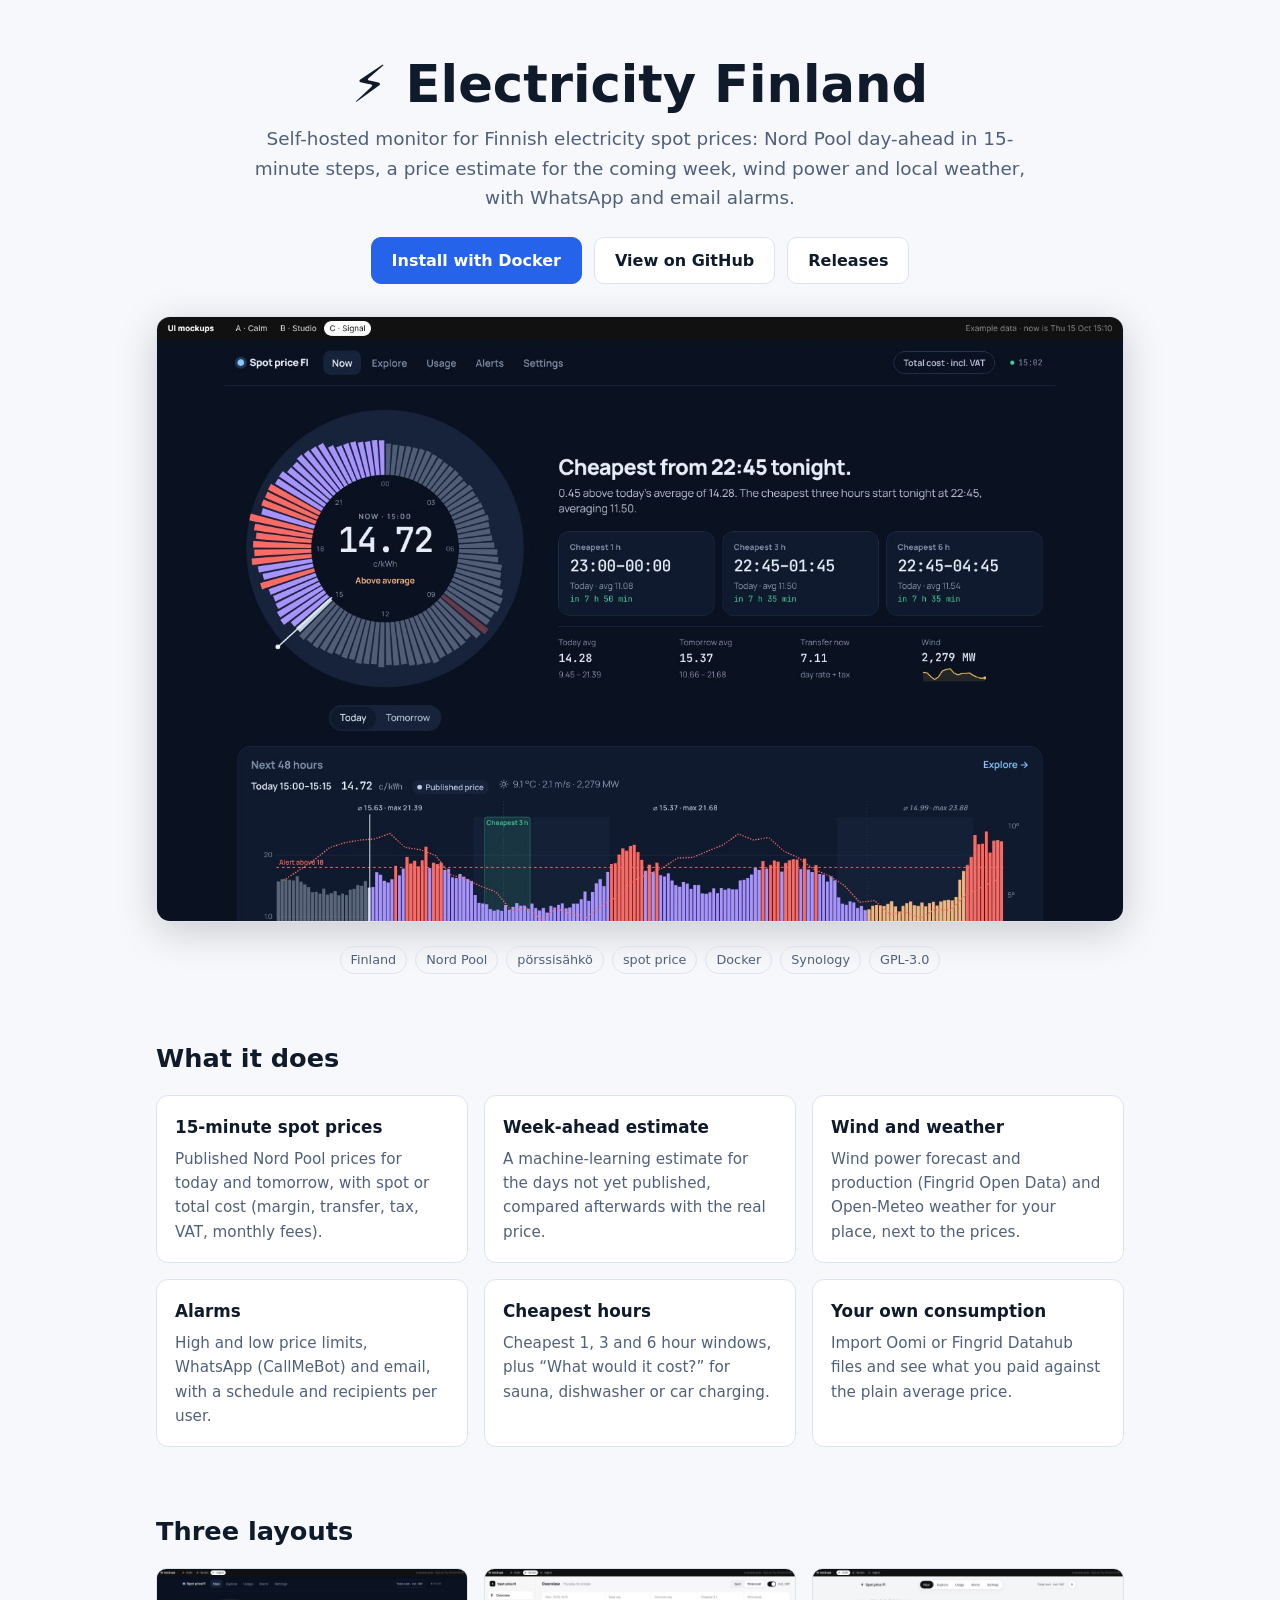
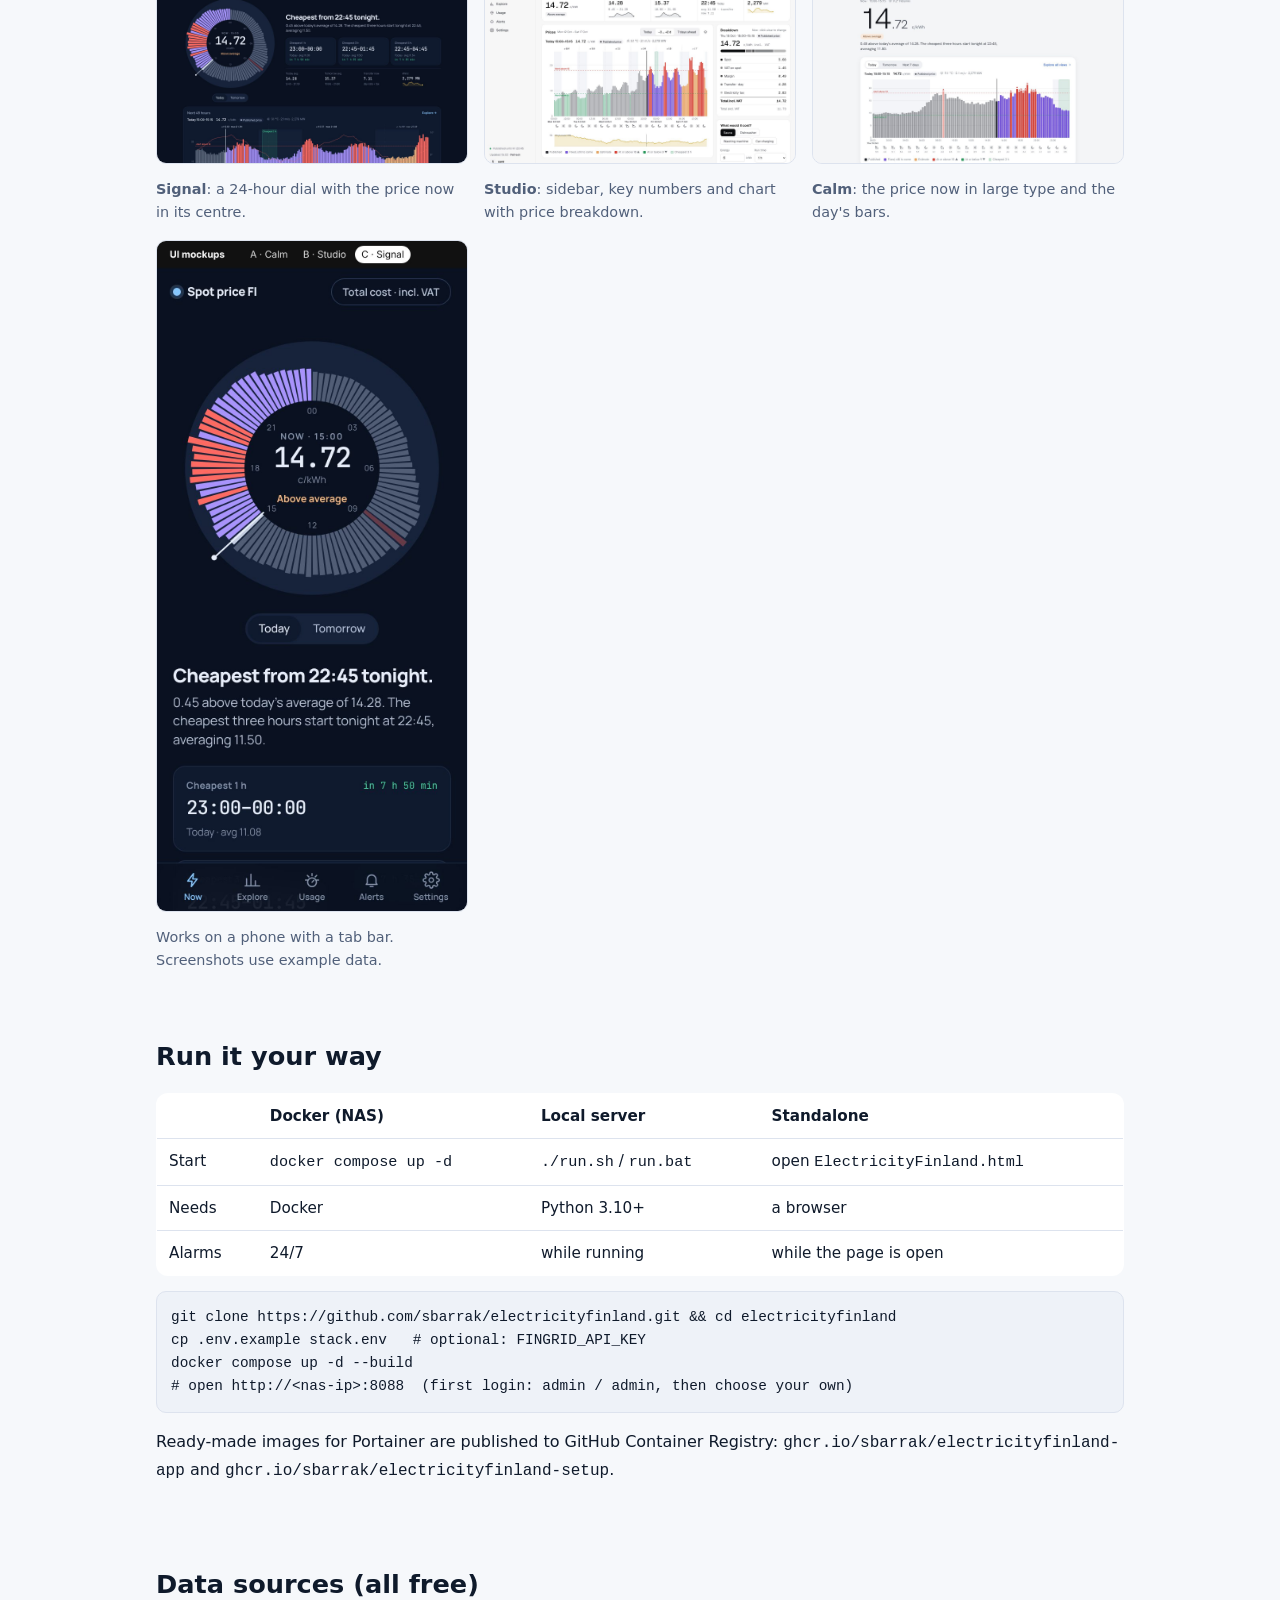
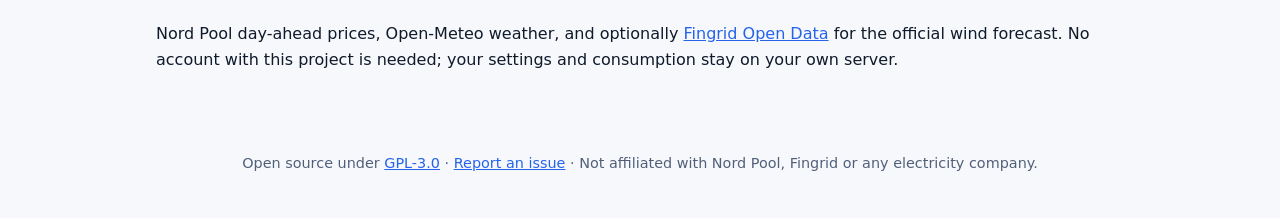
==== docs/index.html @ 9d0783cd "Add landing page, release/Pages workflows and publishing docs Co-Authored-By: Claude Sonnet 5.5 <nor" ====
<!doctype html>
<html lang="en">
<head>
<meta charset="utf-8">
<meta name="viewport" content="width=device-width, initial-scale=1">
<title>Electricity Finland – self-hosted Finnish spot price monitor with alarms</title>
<meta name="description" content="Free, open-source, self-hosted monitor for Finnish electricity spot prices (Nord Pool, 15-minute), a week-ahead price estimate, wind power and weather, with WhatsApp and email alarms. Runs in Docker on a NAS.">
<meta name="keywords" content="Finland electricity price, pörssisähkö, sähkön hinta, Nord Pool, spot price, 15-minute price, wind power forecast, Fingrid, Docker, Synology, Portainer, self-hosted, home automation, price alarm">
<meta name="author" content="sbarrak">
<meta name="robots" content="index, follow">
<meta name="theme-color" content="#0a1120">
<link rel="canonical" href="https://sbarrak.github.io/electricityfinland/">
<meta property="og:type" content="website">
<meta property="og:title" content="Electricity Finland – Finnish spot price monitor">
<meta property="og:description" content="Nord Pool 15-min prices, week-ahead estimate, wind and weather, with WhatsApp and email alarms. Open source, self-hosted.">
<meta property="og:url" content="https://sbarrak.github.io/electricityfinland/">
<meta property="og:image" content="https://sbarrak.github.io/electricityfinland/img/c-signal-desktop.jpg">
<meta property="og:locale" content="en_FI">
<meta name="twitter:card" content="summary_large_image">
<meta name="twitter:title" content="Electricity Finland – Finnish spot price monitor">
<meta name="twitter:description" content="Nord Pool 15-min prices, estimate, wind, weather and alarms. Self-hosted.">
<meta name="twitter:image" content="https://sbarrak.github.io/electricityfinland/img/c-signal-desktop.jpg">
<link rel="icon" href="data:image/svg+xml,%3Csvg xmlns='http://www.w3.org/2000/svg' viewBox='0 0 100 100'%3E%3Ctext y='.9em' font-size='90'%3E⚡%3C/text%3E%3C/svg%3E">
<script type="application/ld+json">
{"@context":"https://schema.org","@type":"SoftwareApplication","name":"Electricity Finland",
"applicationCategory":"UtilitiesApplication","operatingSystem":"Docker, Linux, Windows, macOS, any modern browser",
"description":"Self-hosted monitor for Finnish electricity spot prices (Nord Pool day-ahead, 15-minute) with price estimates, wind power forecasts, weather and WhatsApp / email alarms.",
"url":"https://sbarrak.github.io/electricityfinland/","downloadUrl":"https://github.com/sbarrak/electricityfinland",
"codeRepository":"https://github.com/sbarrak/electricityfinland","license":"https://www.gnu.org/licenses/gpl-3.0.html",
"offers":{"@type":"Offer","price":"0","priceCurrency":"EUR"},"inLanguage":"en","keywords":"Finland, electricity, spot price, Nord Pool, Docker"}
</script>
<style>
:root{--bg:#f6f8fb;--fg:#0f1a2b;--muted:#51607a;--card:#fff;--line:#dde3ee;--accent:#2563eb;--accent-fg:#fff;--code:#eef2f8}
@media (prefers-color-scheme:dark){:root:not([data-theme=light]){--bg:#0a1120;--fg:#e8eefb;--muted:#9aa8c4;--card:#121b30;--line:#22304f;--accent:#5b9bff;--accent-fg:#06101f;--code:#0d1629}}
*{box-sizing:border-box}
body{margin:0;background:var(--bg);color:var(--fg);font:16px/1.6 system-ui,-apple-system,"Segoe UI",Roboto,sans-serif}
.wrap{max-width:1000px;margin:0 auto;padding:0 16px}
header.hero{padding:56px 0 32px;text-align:center}
h1{font-size:clamp(2rem,6vw,3.2rem);line-height:1.1;margin:0 0 12px}
.lead{font-size:1.15rem;color:var(--muted);max-width:42em;margin:0 auto 24px}
.btns{display:flex;gap:12px;justify-content:center;flex-wrap:wrap}
.btn{display:inline-block;padding:10px 20px;border-radius:10px;border:1px solid var(--line);color:var(--fg);text-decoration:none;font-weight:600;background:var(--card)}
.btn.primary{background:var(--accent);color:var(--accent-fg);border-color:var(--accent)}
.shot{margin:32px auto 0;max-width:100%;border-radius:14px;border:1px solid var(--line);box-shadow:0 10px 40px rgba(0,0,0,.18)}
section{padding:32px 0}
h2{font-size:1.6rem;margin:0 0 16px}
.grid{display:grid;grid-template-columns:repeat(auto-fit,minmax(260px,1fr));gap:16px}
.card{background:var(--card);border:1px solid var(--line);border-radius:12px;padding:18px}
.card h3{margin:0 0 6px;font-size:1.05rem}
.card p{margin:0;color:var(--muted);font-size:.95rem}
.shots{display:grid;grid-template-columns:repeat(auto-fit,minmax(260px,1fr));gap:16px}
.shots figure{margin:0}
.shots img{width:100%;height:auto;border-radius:10px;border:1px solid var(--line)}
figcaption{font-size:.9rem;color:var(--muted);margin-top:6px}
pre{background:var(--code);border:1px solid var(--line);border-radius:10px;padding:14px;overflow-x:auto;font-size:.9rem}
table{width:100%;border-collapse:collapse;background:var(--card);border:1px solid var(--line);border-radius:12px;overflow:hidden;font-size:.95rem}
th,td{padding:10px 12px;border-bottom:1px solid var(--line);text-align:left;vertical-align:top}
a{color:var(--accent)}
footer{padding:32px 0 48px;color:var(--muted);font-size:.9rem;text-align:center}
.tags{display:flex;flex-wrap:wrap;gap:8px;justify-content:center;margin-top:16px}
.tags span{font-size:.8rem;padding:3px 10px;border-radius:99px;border:1px solid var(--line);color:var(--muted)}
@media(max-width:600px){th,td{padding:8px}}
</style>
</head>
<body>
<header class="hero"><div class="wrap">
  <h1>⚡ Electricity Finland</h1>
  <p class="lead">Self-hosted monitor for Finnish electricity spot prices: Nord Pool day-ahead in 15-minute steps, a price estimate for the coming week, wind power and local weather, with WhatsApp and email alarms.</p>
  <div class="btns">
    <a class="btn primary" href="https://github.com/sbarrak/electricityfinland#install-synology--any-docker-host">Install with Docker</a>
    <a class="btn" href="https://github.com/sbarrak/electricityfinland">View on GitHub</a>
    <a class="btn" href="https://github.com/sbarrak/electricityfinland/releases">Releases</a>
  </div>
  <img class="shot" src="img/c-signal-desktop.jpg" width="1000" alt="Signal layout: today's prices as a 24-hour dial with the cheapest hours and the next 48 hours" loading="eager">
  <div class="tags" aria-label="Topics"><span>Finland</span><span>Nord Pool</span><span>pörssisähkö</span><span>spot price</span><span>Docker</span><span>Synology</span><span>GPL-3.0</span></div>
</div></header>

<main class="wrap">
<section>
  <h2>What it does</h2>
  <div class="grid">
    <div class="card"><h3>15-minute spot prices</h3><p>Published Nord Pool prices for today and tomorrow, with spot or total cost (margin, transfer, tax, VAT, monthly fees).</p></div>
    <div class="card"><h3>Week-ahead estimate</h3><p>A machine-learning estimate for the days not yet published, compared afterwards with the real price.</p></div>
    <div class="card"><h3>Wind and weather</h3><p>Wind power forecast and production (Fingrid Open Data) and Open-Meteo weather for your place, next to the prices.</p></div>
    <div class="card"><h3>Alarms</h3><p>High and low price limits, WhatsApp (CallMeBot) and email, with a schedule and recipients per user.</p></div>
    <div class="card"><h3>Cheapest hours</h3><p>Cheapest 1, 3 and 6 hour windows, plus “What would it cost?” for sauna, dishwasher or car charging.</p></div>
    <div class="card"><h3>Your own consumption</h3><p>Import Oomi or Fingrid Datahub files and see what you paid against the plain average price.</p></div>
  </div>
</section>

<section>
  <h2>Three layouts</h2>
  <div class="shots">
    <figure><img src="img/c-signal-desktop.jpg" loading="lazy" width="600" alt="Signal layout on a computer"><figcaption><b>Signal</b>: a 24-hour dial with the price now in its centre.</figcaption></figure>
    <figure><img src="img/b-studio-desktop.jpg" loading="lazy" width="600" alt="Studio layout on a computer"><figcaption><b>Studio</b>: sidebar, key numbers and chart with price breakdown.</figcaption></figure>
    <figure><img src="img/a-calm-desktop.jpg" loading="lazy" width="600" alt="Calm layout on a computer"><figcaption><b>Calm</b>: the price now in large type and the day's bars.</figcaption></figure>
    <figure><img src="img/c-signal-phone.jpg" loading="lazy" width="300" alt="Signal layout on a phone"><figcaption>Works on a phone with a tab bar. Screenshots use example data.</figcaption></figure>
  </div>
</section>

<section>
  <h2>Run it your way</h2>
  <table>
    <tr><th></th><th>Docker (NAS)</th><th>Local server</th><th>Standalone</th></tr>
    <tr><td>Start</td><td><code>docker compose up -d</code></td><td><code>./run.sh</code> / <code>run.bat</code></td><td>open <code>ElectricityFinland.html</code></td></tr>
    <tr><td>Needs</td><td>Docker</td><td>Python 3.10+</td><td>a browser</td></tr>
    <tr><td>Alarms</td><td>24/7</td><td>while running</td><td>while the page is open</td></tr>
  </table>
  <pre><code>git clone https://github.com/sbarrak/electricityfinland.git &amp;&amp; cd electricityfinland
cp .env.example stack.env   # optional: FINGRID_API_KEY
docker compose up -d --build
# open http://&lt;nas-ip&gt;:8088  (first login: admin / admin, then choose your own)</code></pre>
  <p>Ready-made images for Portainer are published to GitHub Container Registry: <code>ghcr.io/sbarrak/electricityfinland-app</code> and <code>ghcr.io/sbarrak/electricityfinland-setup</code>.</p>
</section>

<section>
  <h2>Data sources (all free)</h2>
  <p>Nord Pool day-ahead prices, Open-Meteo weather, and optionally <a href="https://data.fingrid.fi">Fingrid Open Data</a> for the official wind forecast. No account with this project is needed; your settings and consumption stay on your own server.</p>
</section>
</main>

<footer><div class="wrap">Open source under <a href="https://github.com/sbarrak/electricityfinland/blob/main/LICENSE">GPL-3.0</a> · <a href="https://github.com/sbarrak/electricityfinland/issues">Report an issue</a> · Not affiliated with Nord Pool, Fingrid or any electricity company.</div></footer>
</body>
</html>
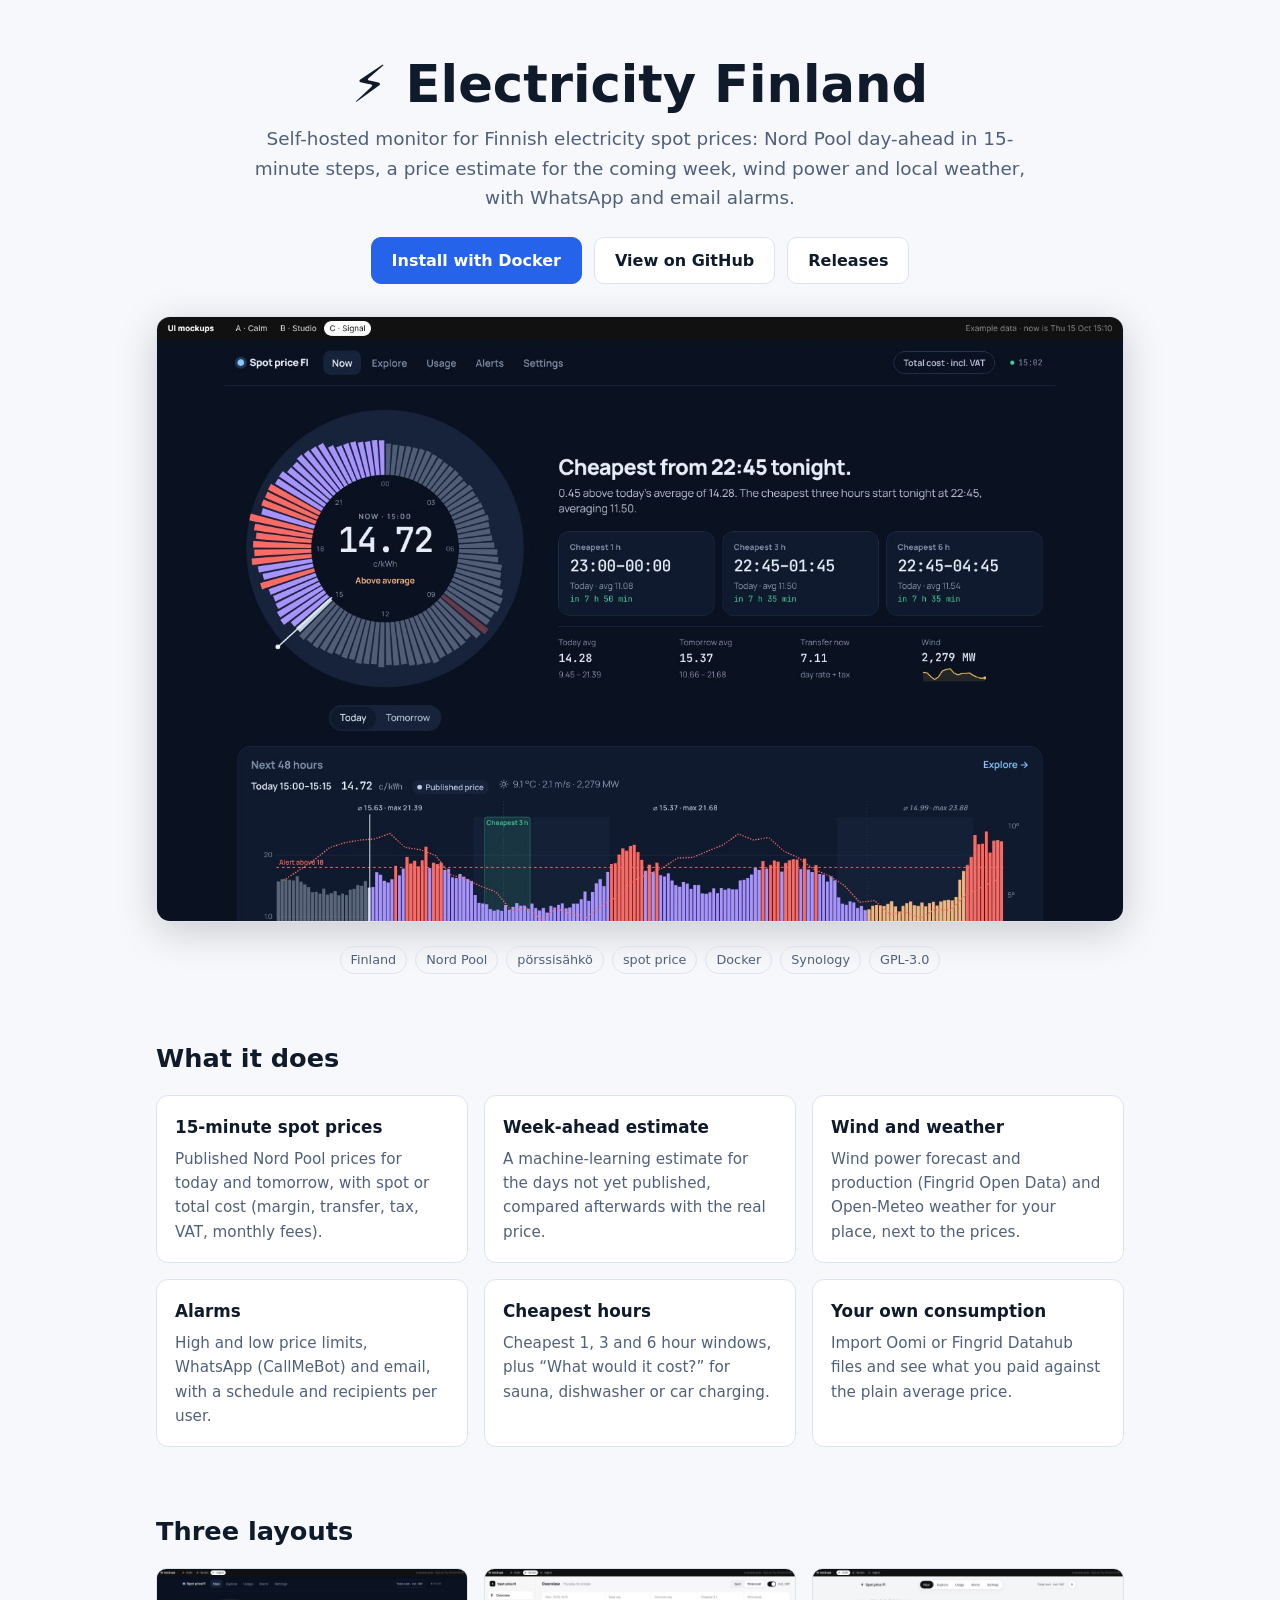
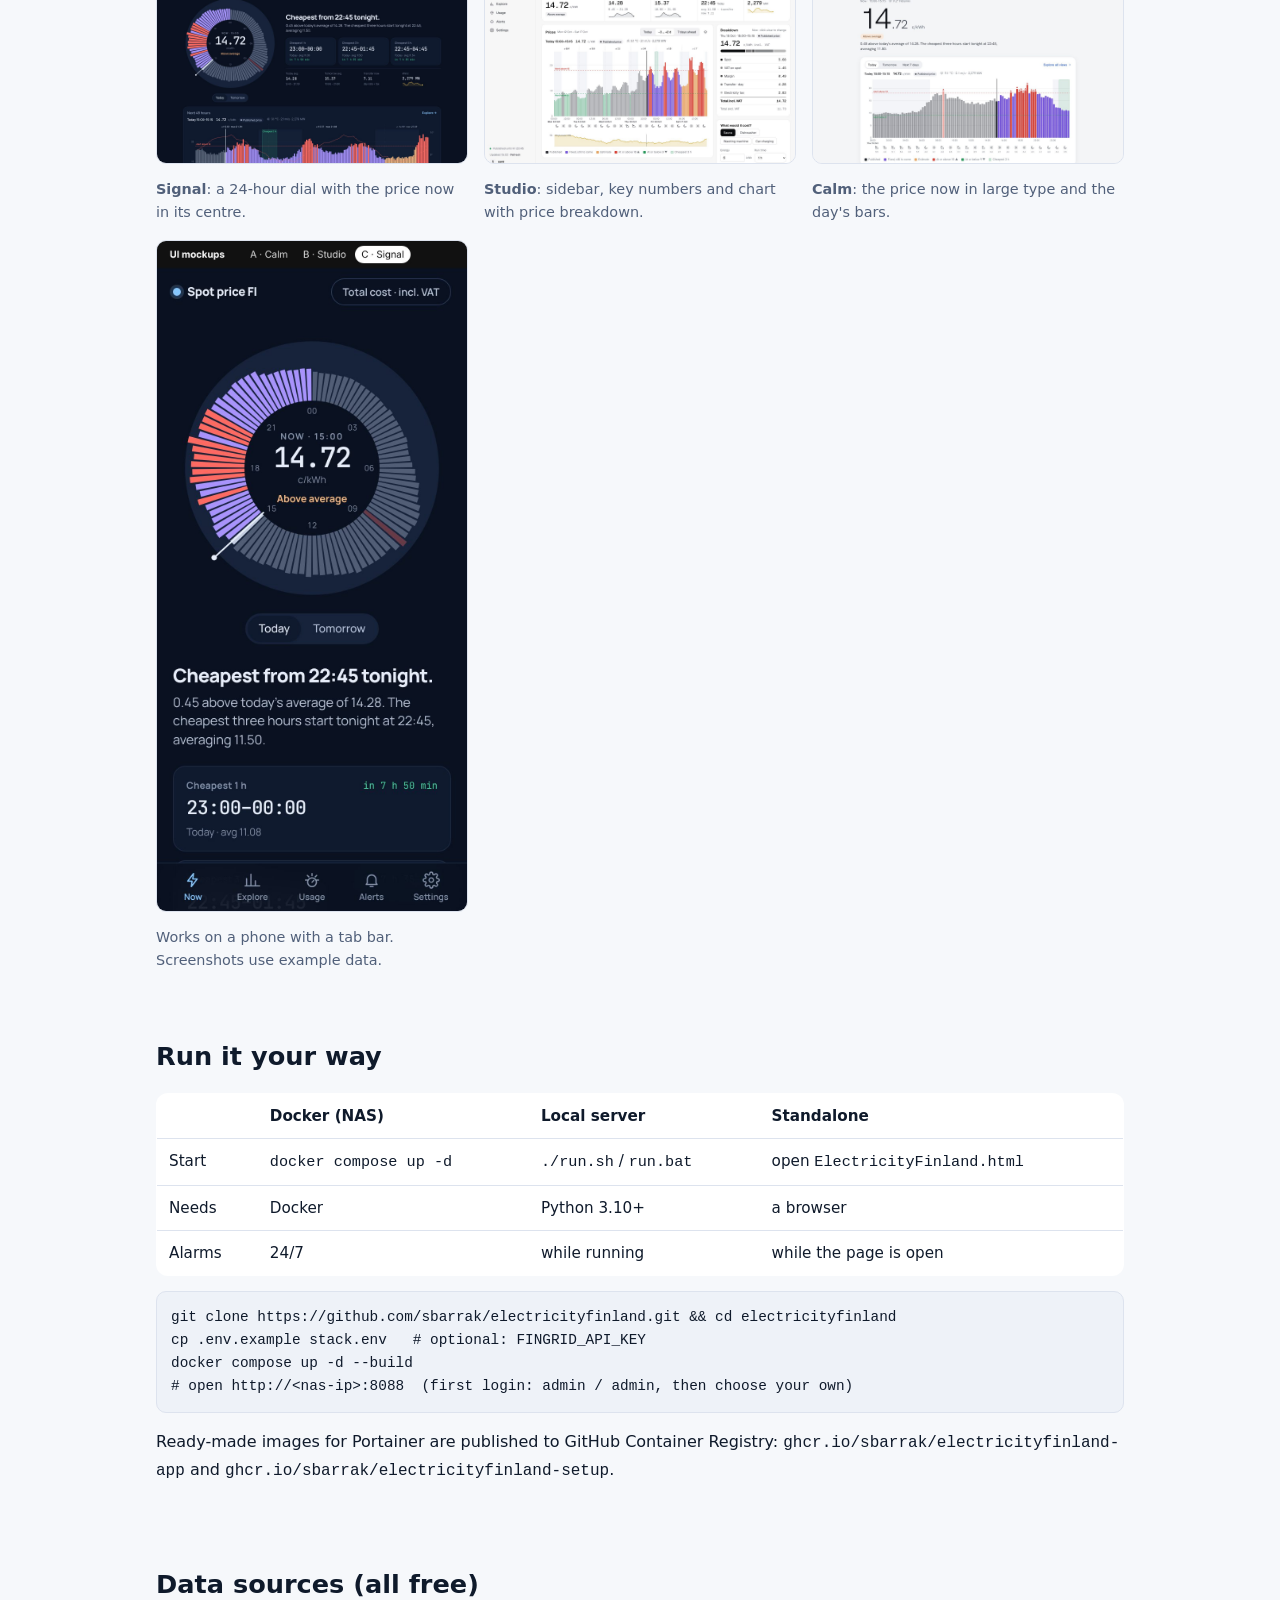
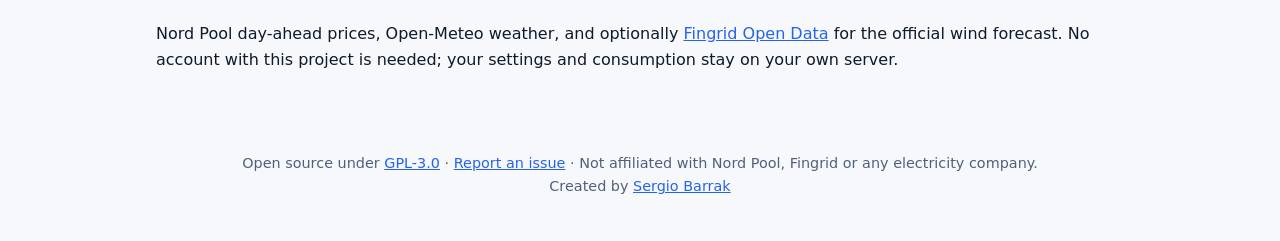
==== commit 9d8d2ef8: "Add author credit (Sergio Barrak) at the end of every page Co-Authored-By: Claude Sonnet 5.5 <norepl" ====
--- a/docs/index.html
+++ b/docs/index.html
@@ -119,6 +119,6 @@
 </section>
 </main>
 
-<footer><div class="wrap">Open source under <a href="https://github.com/sbarrak/electricityfinland/blob/main/LICENSE">GPL-3.0</a> · <a href="https://github.com/sbarrak/electricityfinland/issues">Report an issue</a> · Not affiliated with Nord Pool, Fingrid or any electricity company.</div></footer>
+<footer><div class="wrap">Open source under <a href="https://github.com/sbarrak/electricityfinland/blob/main/LICENSE">GPL-3.0</a> · <a href="https://github.com/sbarrak/electricityfinland/issues">Report an issue</a> · Not affiliated with Nord Pool, Fingrid or any electricity company.<br>Created by <a href="https://github.com/sbarrak">Sergio Barrak</a></div></footer>
 </body>
 </html>
